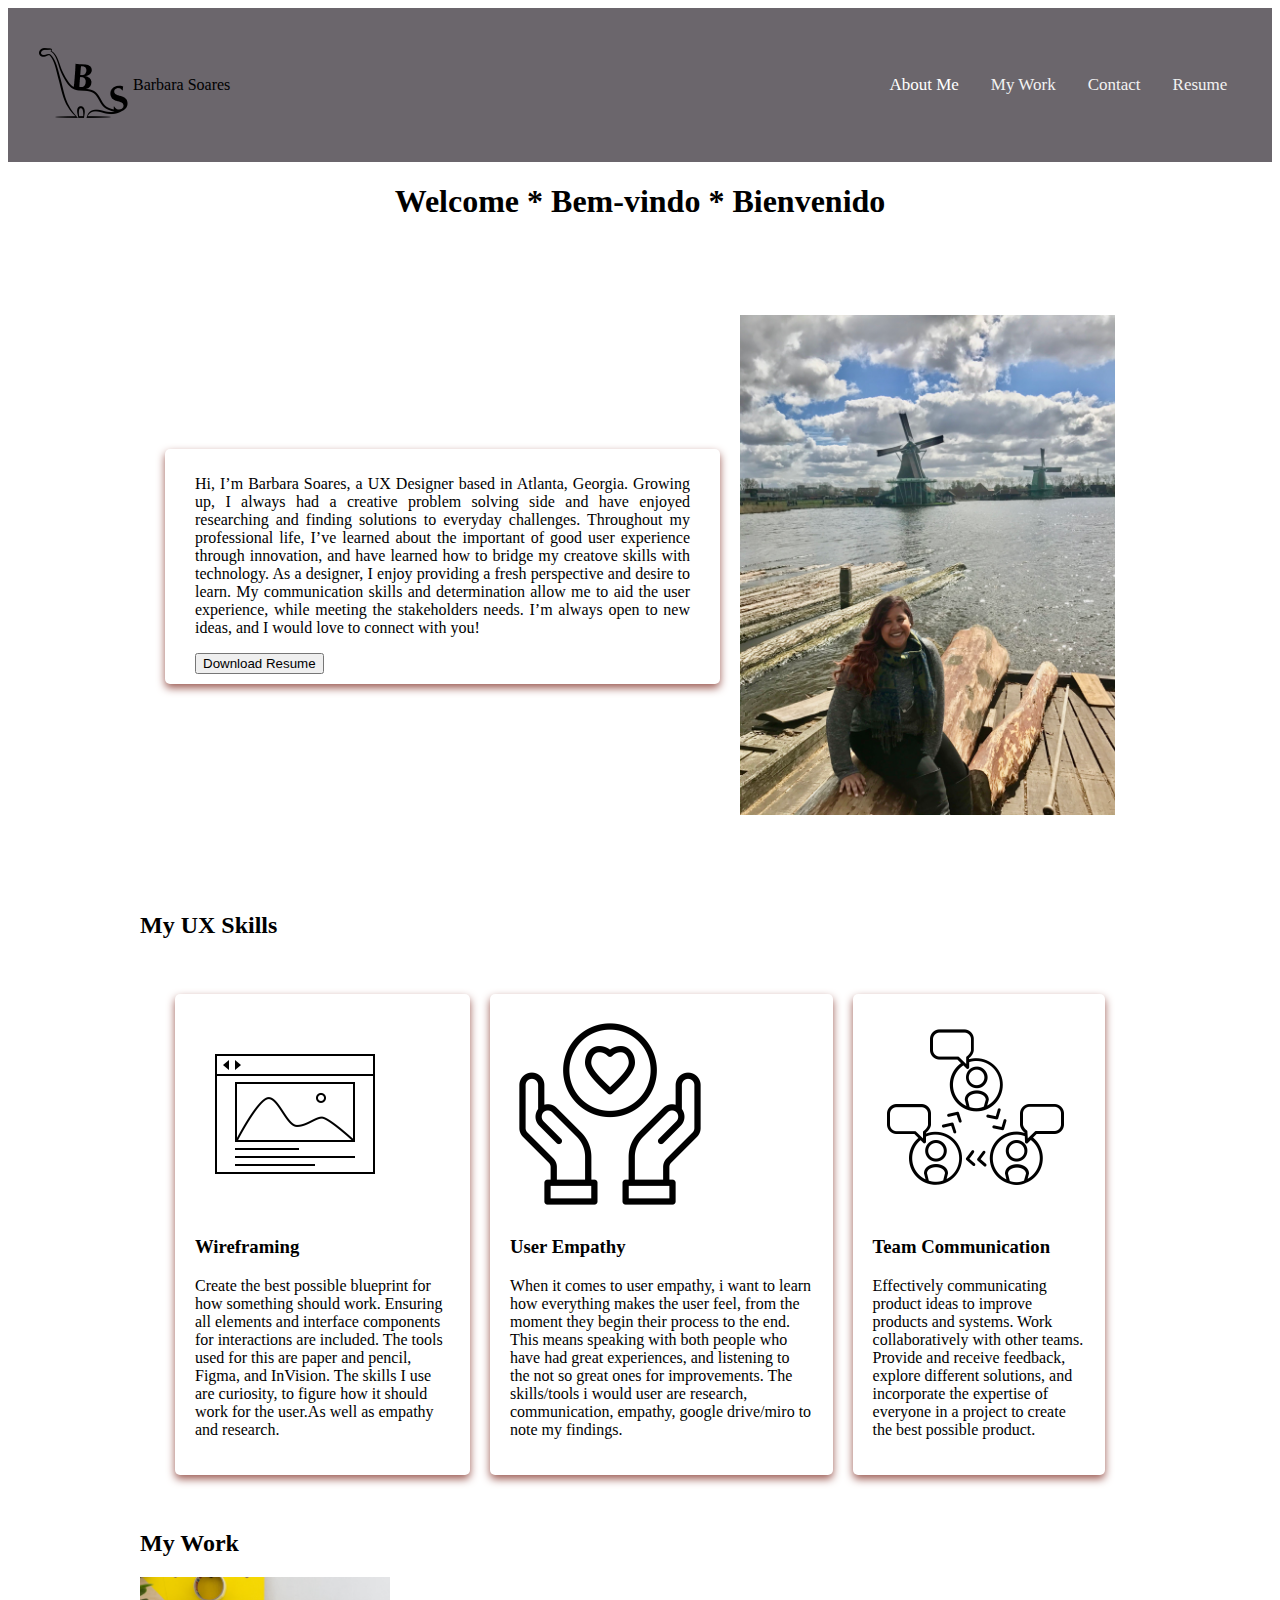
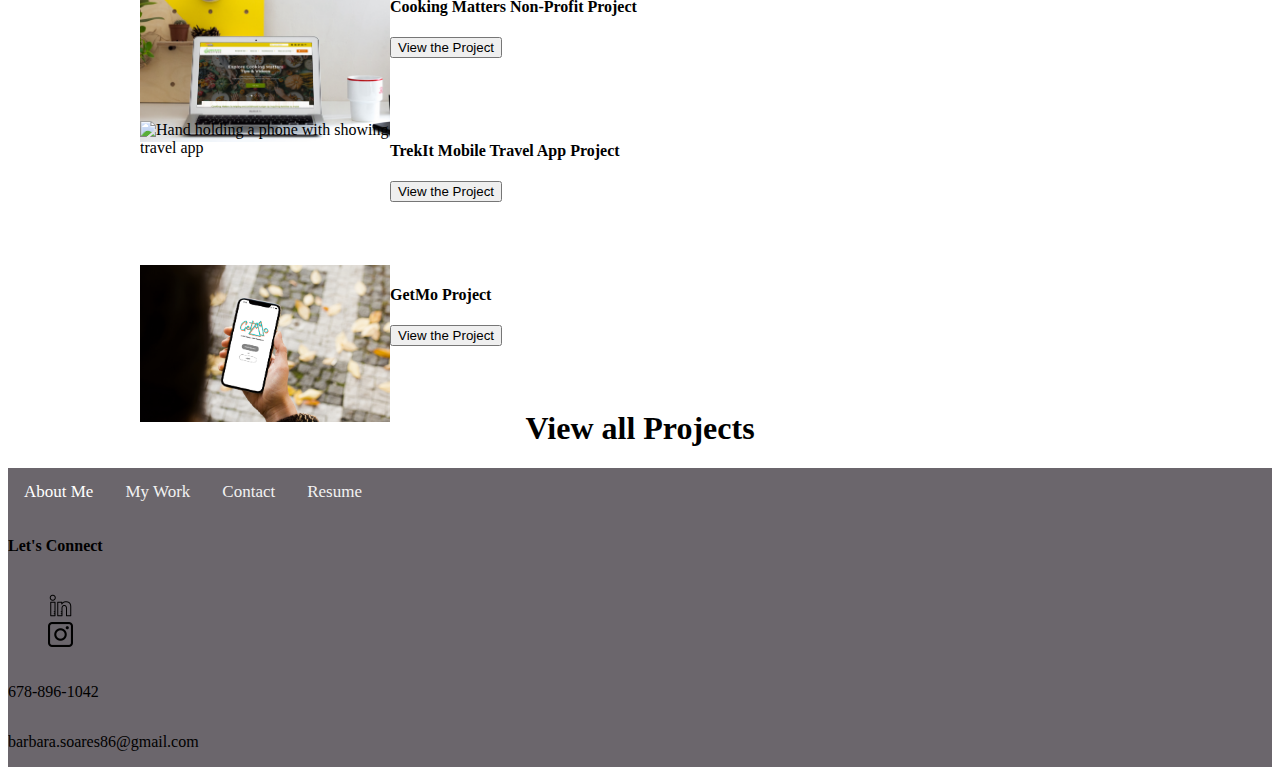
==== index.html @ 7643edae "Portfolio Updates-cards" ====
<!DOCTYPE html>
<html lang="en">
<head>
    <link href="CSS/style.css" rel="stylesheet" type="text/css">
<meta charset="UTF-8">
<meta name="viewport" content="width=device-width, initial-scale=1.0">
<title>Barbara's Portfolio</title>
<script src="js/index.js"></script>
<link rel="stylesheet" href="https://cdnjs.cloudflare.com/ajax/libs/font-awesome/4.7.0/css/font-awesome.min.css">
</head>
<body>
<!-- Nav Bar -->
<nav class="topnav">
<nav class="header">
    <div class="logo">
        <div class="logopic"><img src= "images/Logo2.png" alt="Dinosaur with initials B and S"/></div>
        <p>Barbara Soares</p>
    </div>
    <div class="navitems">
    <div class="topnav">
        <a class="active" href="#home">About Me</a>
        <a href="#news">My Work</a>
        <a href="#contact">Contact</a>
        <a href="#about">Resume</a>
        <a href="javascript:void(0);" class="icon" onclick="myFunction()">
            <i class="fa fa-bars"></i>
            </a>
           </div>
      </div>
    <!--<div class="navitems">
        <ul>
            <li class="inline-block">About Me</li>
            <li class="inline-block">Work</li>
            <li class="inline-block">Contact</li>
            <li class="inline-block">Resume</li>
        </ul>
    </div>
    </div>-->
</nav>
<!-- Main content -->
<main>
    <h1>Welcome * Bem-vindo * Bienvenido</h1>
<section class="content">
    <div class="heroImg">
        <img src="images/me.jpeg" height= "500px">
    </div>
    <div class="intro-card">
        <div class="intro">
            <p>Hi, I’m Barbara Soares, a UX Designer based in Atlanta, Georgia. Growing up, I always had a creative problem solving side and have enjoyed researching and finding solutions to everyday challenges. 

                Throughout my professional life, I’ve learned about the important of good user experience through innovation, and have learned how to bridge my creatove skills with technology.
            
                As a designer, I enjoy providing a fresh perspective and desire to learn. My communication skills and determination allow me to aid the user experience, while meeting the stakeholders needs. 
            
                I’m always open to new ideas, and I would love to connect with you!</p>
                <button>Download Resume</button>
        </div>
    </div>
</section>  

<!--  My UX Skills section coded using CSS flex -->
 <section class="mySkills">
     <h2>My UX Skills</h2>
     <div class="flexContainer">
         <div class="card">
            <div class="wireFraming">
                 <img src="images/wireframe2.png" Alt="sketch of a website layout">
                 <h3>Wireframing</h3>
                 <p>Create the best possible blueprint for how something should work. Ensuring all elements and interface components for interactions are included.
                    The tools used for this are paper and pencil, Figma, and InVision.
                    The skills I use are curiosity, to figure how it should work for the user.As well as empathy and research. </p>
            </div>
        </div> 
        <div class="card">
              <div class="userempathy">
                <img src="images/emapthy3.png" Alt="sketch of a hear with a heart drawn on the inside where brain is">
                <h3>User Empathy</h3>
                <p>When it comes to user empathy, i want to learn how everything makes the user feel, from the moment they begin their process to the end. This means speaking with both people who have had great experiences, and listening to the not so great ones for improvements. 
                    The skills/tools i would user are research, communication, empathy, google drive/miro to note my findings.</p>
            </div> 
        </div>
        <div class="card">
            <div class="commncolab">
                 <img src="images/comm&colab2.png" Alt="3 people icons with a word bubble in the middle">
                 <h3>Team Communication</h3>
                 <p>Effectively communicating product ideas to improve products and systems. Work collaboratively with other teams. Provide and receive feedback, explore different solutions, and incorporate the expertise of everyone in a project to create the best possible product.</p>
            </div>
        </div>
        </div>
    </section>

<!--  My Work section constructed using CSS Grid -->
    <section class="myWork">
        <h2>My Work</h2>
        <div class="workGrid">
            <div class="cookingMat">
                <img src="images/bright-office-environment-mockup-with-macbook-air.jpg"  alt="mackbook showing new website prototype">
            </div>
            <div class="projInfo1">
                <h4>Cooking Matters Non-Profit Project</h4>
                <p></p>
                <button>View the Project</button>
            </div> 
            <div class="trekIt">
                <img src="images/iphone-xs-mockup-with-macbook-air-in-the-background.jpg" alt="Hand holding a phone with showing travel app">
            </div>
            <div class="projInfo2">
                <h4>TrekIt Mobile Travel App Project</h4>
                <p></p>
                <button>View the Project</button>
            </div>
            <div class="getMo">
                <img src="images/getmo_walkingmobile.jpg" alt="Hand holding a phone with mockup of app">
            </div>
            <div class="projInfo3">
                <h4>GetMo Project</h4>
                <p></p>
                <button>View the Project</button>
            </div>
    </div>
</section>

<div class="moreProj">
<h1>View all Projects</h1>
</div>
</main>
<footer class="footer">
<div class="topnav">
    <a class="active" href="#home">About Me</a>
    <a href="#news">My Work</a>
    <a href="#contact">Contact</a>
    <a href="#about">Resume</a>
    <a href="javascript:void(0);" class="icon" onclick="myFunction()">
        <i class="fa fa-bars"></i>
        </a>
  </div>
  <div class="lets-connect">
      <h4>Let's Connect</h4>
      <ul class="social">
        <li class="linkedin">
            <img src="images/linkedin.png" width="25" height="25">
        </li>
        <li class="instagram">
            <img src="images/instagram.png" width="25" height="25">
        </li>
      </ul>
      <p>678-896-1042</p>
      <p>barbara.soares86@gmail.com</p>
  </div>
<!--
<div class="inline-block">
    <ul>
        <li class="inline-block">About Me</li>
        <li class="inline-block">Work</li>
        <li class="inline-block">Contact</li>
        <li class="inline-block">Resume</li>
    </ul>
    -->
</div>
</footer> 
</body>
<script src="js/index.js"></script>
</html>
---- CSS/style.css ----
.inline-block {
    display: inline-block;
    vertical-align: top; 
}
.logo {
    display:flex;
    padding: 1%;
    text-align: center;
    align-items: center;
}
main {
    max-width:1000px;
    margin:0 auto;
}
h1 {
    display:flex;
    justify-content: center;
}
.header {
    display:flex;
    padding: 1%;
    align-items: center;
    background-color: #6b666c;
    overflow:hidden;
}
.navitems ul {
    display:flex;
    justify-content: flex-end;
    align-items: center;
}
.navitems {
    display:flex;
    margin-left:auto;
    text-align:center;
    padding:14px 16px;
    text-decoration: none;
    font-size: 18px;
}
/* Change the color of links on hover */
.navitems ul li:hover {
    background-color: #ddd;
    color: black;
}
.navitems ul li {
    padding: 14px 16px;
}
.topnav {
    overflow: hidden;
    background-color:transparent;
    margin-left:auto;
}
.topnav a {
    float: left;
    display: block;
    color: #f2f2f2;
    text-align: center;
    padding: 14px 16px;
    text-decoration: none;
    font-size: 17px;
  }
 
.topnav a:hover {
    background-color: #ddd;
    color: black;
  }
  
.topnav a.active {
    background-color: transparent;
    color: white;
  }
  
.topnav .icon {
    display: none;
  }
  
  @media screen and (max-width: 600px) {
    .topnav a {display: none;}
    .topnav a.icon {
      float: right;
      display: block;
    }
    .topnav.responsive {position: relative;}
    .topnav.responsive .icon {
      position: absolute;
      right: 0;
      top: 0;
    }
    .topnav.responsive a {
      float: none;
      display: block;
      text-align: left;
    }
  }
ul li {
    margin-left: auto;
    display: block;
    vertical-align: top;
}
.content {
    height: 600px;
    padding: 25px;
    display: flex;
    flex-direction:row-reverse;
    align-items: center;
    column-gap:20px;
}
.heroImg {
    width: 600px;
}
.intro {
    display:flex;
    text-align: justify;
    flex-wrap: wrap;
    padding-right: 20px;
    padding-left:20px;
}
.intro-card {
    box-shadow: 0 4px 8px 0 #9c5c54;
    transition: 0.3s;
    border-radius: 5px; /* 5px rounded corners */
    padding:10px;
    margin:auto;
    column-gap:15px;
  }
  /* On mouse-over, add a deeper shadow */
.card:hover {
    box-shadow: 0 8px 16px 0 #9c5c54;
  }
  
  /* Add some padding inside the card container */
  .container {
    padding: 50px 50px;
    margin-left: auto;
    margin-right: auto;
}
.flexContainer {
    display:flex;
    padding:35px;
    flex-direction:row;
    align-items:baseline;
    align-content:space-around;
    justify-content: space-evenly;
    margin: 0 auto;
    column-gap: 20px;
}
.card {
    box-shadow: 0 4px 8px 0 #9c5c54;
    transition: 0.3s;
    border-radius: 5px; /* 5px rounded corners */
    padding:20px;
    margin:auto;
  }
  /* On mouse-over, add a deeper shadow */
.card:hover {
    box-shadow: 0 8px 16px 0 #9c5c54;
  }
  
  /* Add some padding inside the card container */
  .container {
    padding: 50px 50px;
    margin-left: auto;
    margin-right: auto;
    vertical-align: center;
  }

.workGrid {
    display:grid;
    grid-template-rows: 35% 35% 35%;
    grid-template-columns: 25% 75%;
    grid-template-areas:
    "cookingMat projInfo1"
    "trekIt projInfo2"
    "getMo projInfo3";
} 
.workGrid img {
    width: 100%;
    height:auto;
}
.cookingMat {
    grid-area: cookingMat;
}
.trekIt {
    grid-area: trekIt;
}
.getMo {
    grid-area: getMo;
}
.projInfo1 {
    grid-area: projInfo1;
}
.projInfo2 {
    grid-area: projInfo2;
}
.projInfo3 {
    grid-area: projInfo3;
}
@media screen and (max-width:600px) {
    .flexContainer {
        flex-direction: column;
    }
    .wireFraming {
        width:100%;
    }
    .userEmpathy {
        width:100%;
    }
    .commnColab {
        width:100%;
    }
    .workGrid {
        grid-template-rows: 25% 25% 25% 25% 25% 25%;
        grid-template-columns: 100%;
        grid-template-areas:
            "cookingMat"
            "projInfo1"
            "trekIt"
            "projInfo2"
            "getMo"
            "projInfo3";
    }
}

.footer {
    background-color: #6b666c;
}
.lets-connect {
    display:flex;
    flex-direction: column;
    justify-content: flex-end;
    align-content: center;
}
/* .footer ul {
    display: inline-block;
    vertical-align: top;
} */
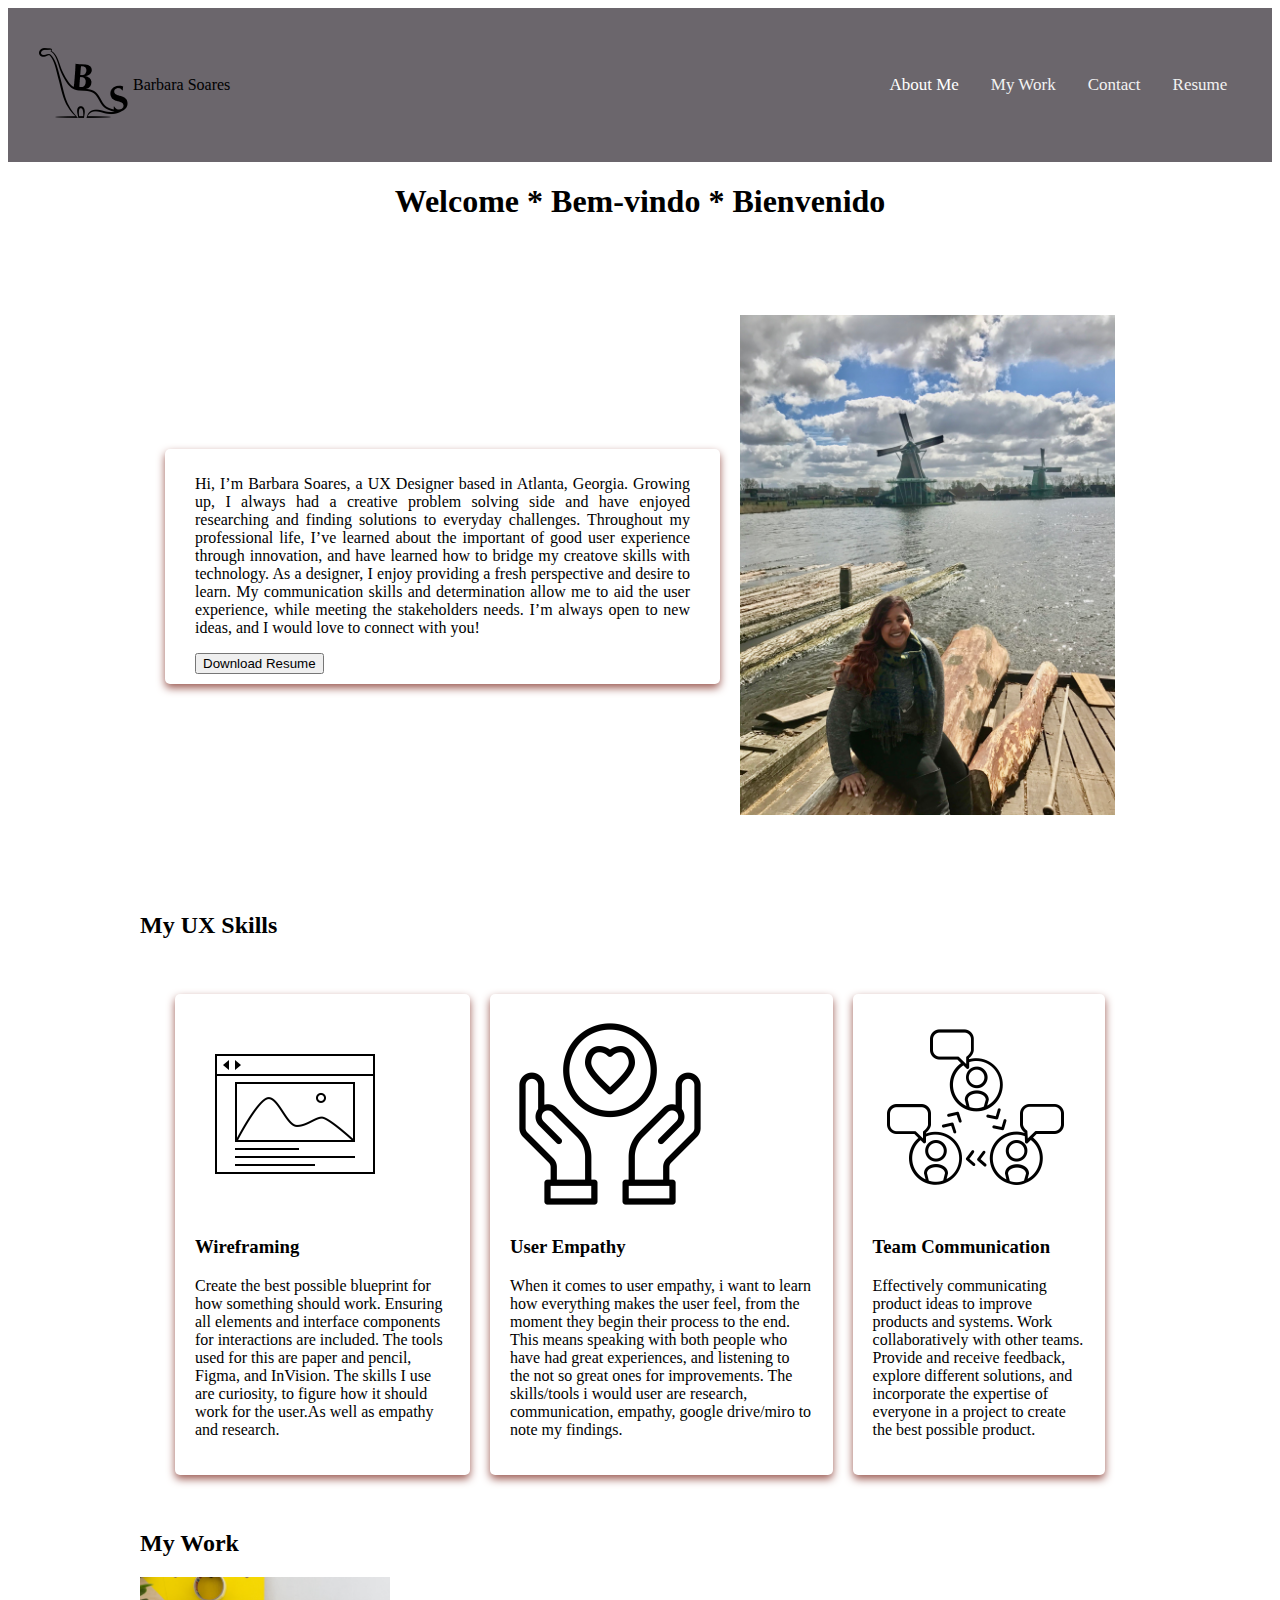
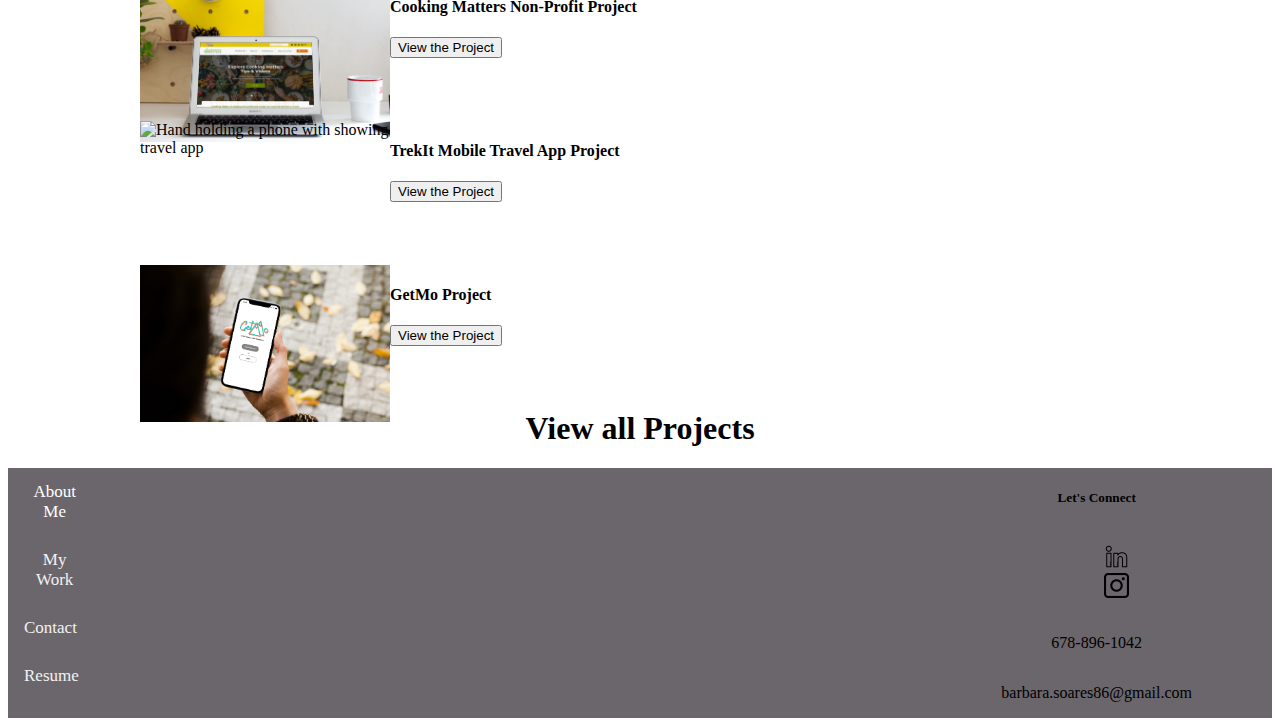
==== commit 2250f86d: "updated footer, cards and link to resume" ====
--- a/index.html
+++ b/index.html
@@ -53,7 +53,10 @@
                 As a designer, I enjoy providing a fresh perspective and desire to learn. My communication skills and determination allow me to aid the user experience, while meeting the stakeholders needs. 
             
                 I’m always open to new ideas, and I would love to connect with you!</p>
-                <button>Download Resume</button>
+                <form action="https://drive.google.com/file/d/17iO98LzL1WfazhqK9FGBXKcIx0hItGSX/view" method="get" target="_blank">
+                    <button type="submit">Download Resume</button>
+                <!-- <button onclick="https://drive.google.com/file/d/17iO98LzL1WfazhqK9FGBXKcIx0hItGSX/view">Download Resume</button> -->
+                <!-- <button>Download Resume</button> -->
         </div>
     </div>
 </section>  
@@ -90,7 +93,7 @@
     </section>
 
 <!--  My Work section constructed using CSS Grid -->
-    <section class="myWork">
+<section class="myWork">
         <h2>My Work</h2>
         <div class="workGrid">
             <div class="cookingMat">
@@ -124,18 +127,19 @@
 <h1>View all Projects</h1>
 </div>
 </main>
+
 <footer class="footer">
-<div class="topnav">
-    <a class="active" href="#home">About Me</a>
-    <a href="#news">My Work</a>
-    <a href="#contact">Contact</a>
-    <a href="#about">Resume</a>
-    <a href="javascript:void(0);" class="icon" onclick="myFunction()">
-        <i class="fa fa-bars"></i>
-        </a>
-  </div>
+    <div class="topnav">
+        <a class="active" href="#home">About Me</a>
+        <a href="#mywork">My Work</a>
+        <a href="#contact">Contact</a>
+        <a href="#resume">Resume</a>
+        <a href="javascript:void(0);" class="icon" onclick="myFunction()">
+            <i class="fa fa-bars"></i>
+            </a>
+    </div>
   <div class="lets-connect">
-      <h4>Let's Connect</h4>
+      <h5>Let's Connect</h5>
       <ul class="social">
         <li class="linkedin">
             <img src="images/linkedin.png" width="25" height="25">
@@ -156,7 +160,7 @@
         <li class="inline-block">Resume</li>
     </ul>
     -->
-</div>
+    </div>
 </footer> 
 </body>
 <script src="js/index.js"></script>
--- a/CSS/style.css
+++ b/CSS/style.css
@@ -221,14 +221,18 @@
 }
 
 .footer {
+    display:flex;
     background-color: #6b666c;
 }
 .lets-connect {
-    display:flex;
+    display: flex;
+    justify-content: flex-end;
+    align-items: center;
     flex-direction: column;
-    justify-content: flex-end;
-    align-content: center;
-}
+    padding-right: 80px;
+    padding-left:900px;
+}
+
 /* .footer ul {
     display: inline-block;
     vertical-align: top;
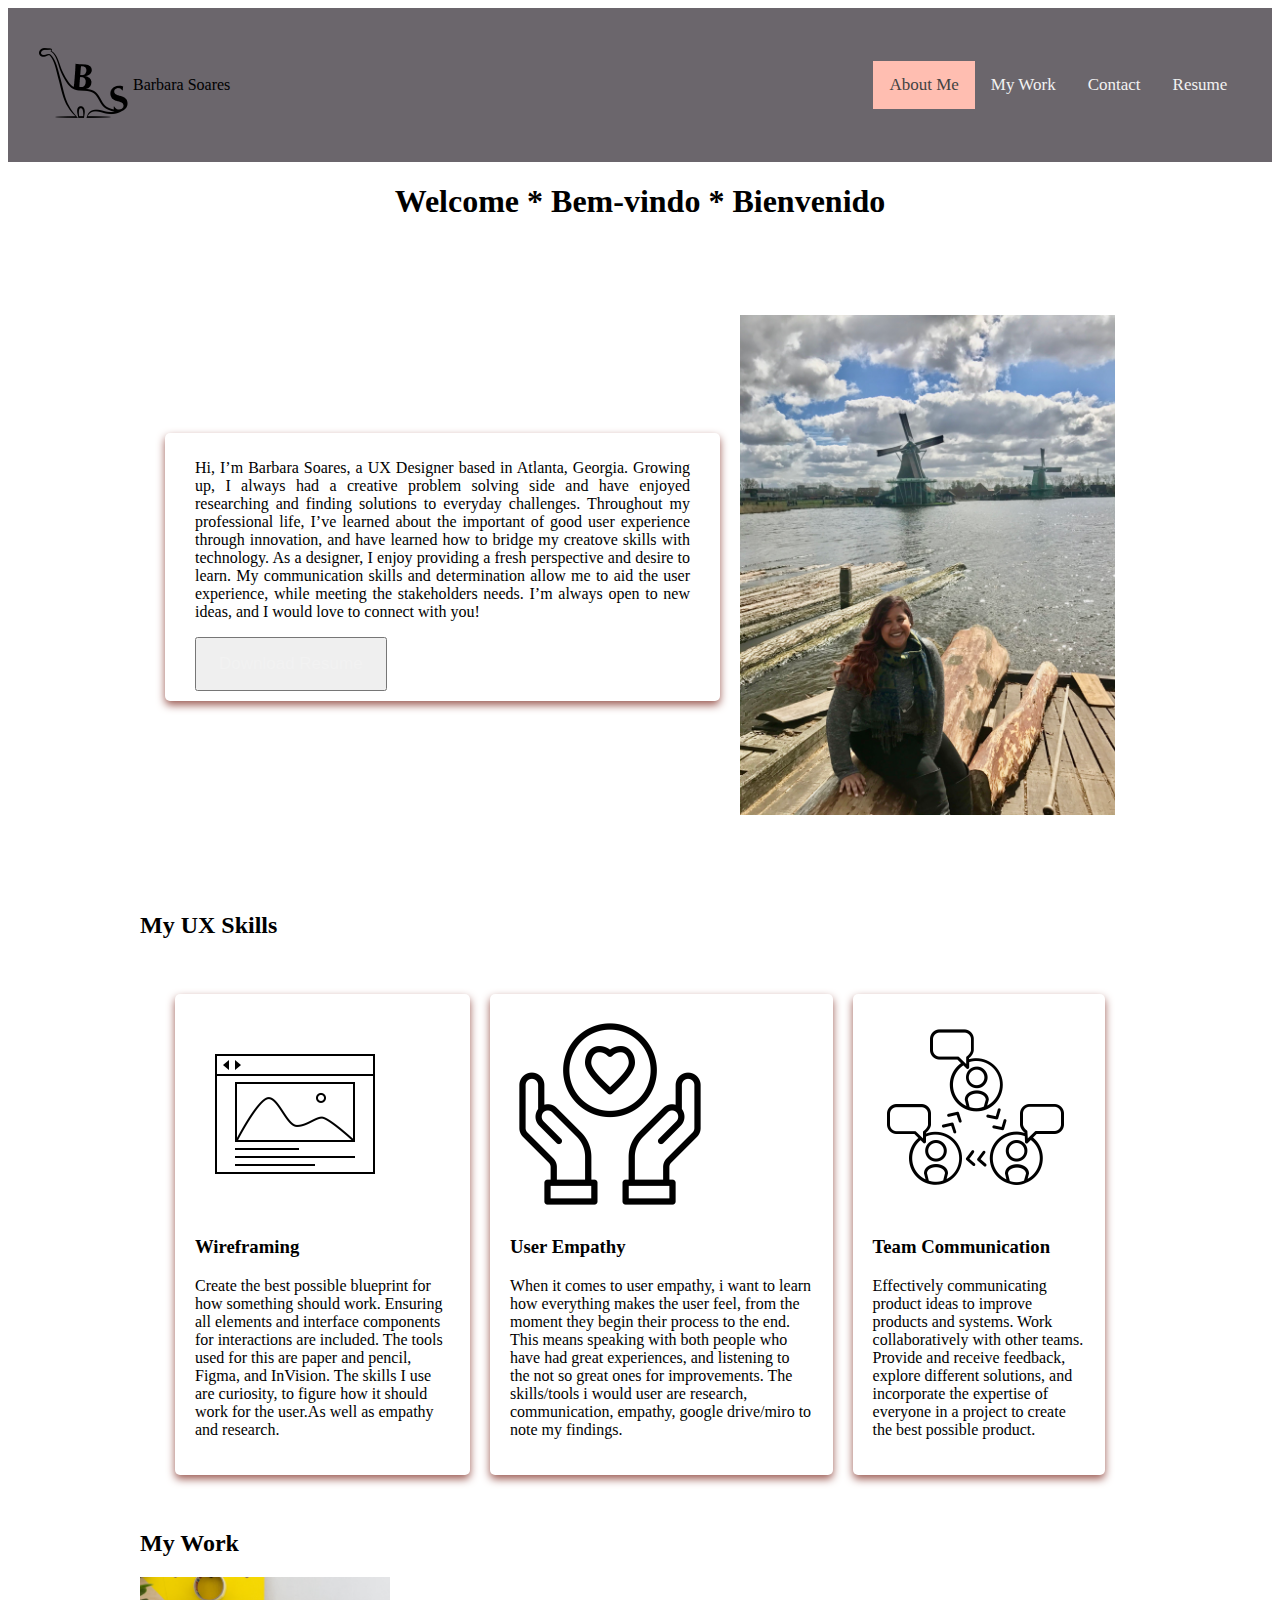
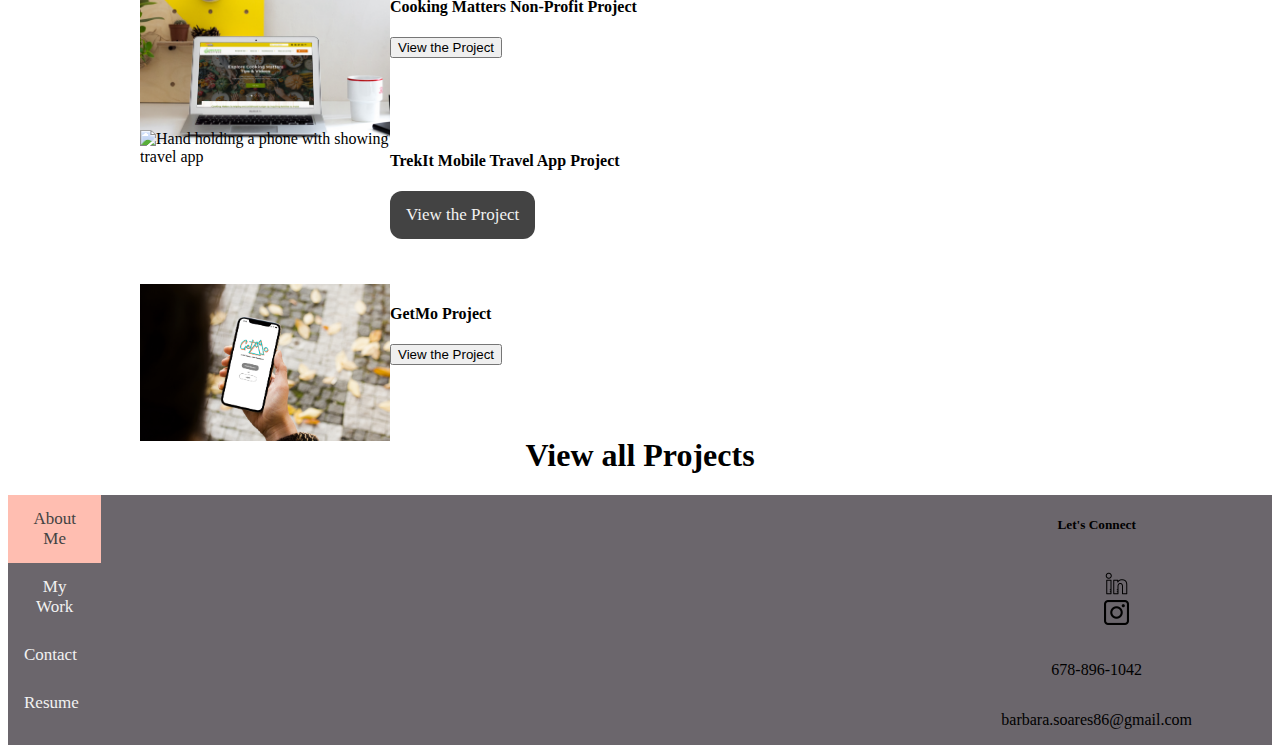
==== commit 6c511e4a: "Update that will link resume and hopefully my work page" ====
--- a/index.html
+++ b/index.html
@@ -53,8 +53,7 @@
                 As a designer, I enjoy providing a fresh perspective and desire to learn. My communication skills and determination allow me to aid the user experience, while meeting the stakeholders needs. 
             
                 I’m always open to new ideas, and I would love to connect with you!</p>
-                <form action="https://drive.google.com/file/d/17iO98LzL1WfazhqK9FGBXKcIx0hItGSX/view" method="get" target="_blank">
-                    <button type="submit">Download Resume</button>
+                <button><a href="images/Resume.pdf">Download Resume</a></button>
                 <!-- <button onclick="https://drive.google.com/file/d/17iO98LzL1WfazhqK9FGBXKcIx0hItGSX/view">Download Resume</button> -->
                 <!-- <button>Download Resume</button> -->
         </div>
@@ -110,7 +109,7 @@
             <div class="projInfo2">
                 <h4>TrekIt Mobile Travel App Project</h4>
                 <p></p>
-                <button>View the Project</button>
+                <a class="button" href="https://bsoares16.github.io/UX_UI_HW_20/">View the Project</a>
             </div>
             <div class="getMo">
                 <img src="images/getmo_walkingmobile.jpg" alt="Hand holding a phone with mockup of app">
--- a/CSS/style.css
+++ b/CSS/style.css
@@ -22,6 +22,23 @@
     align-items: center;
     background-color: #6b666c;
     overflow:hidden;
+}
+.button {
+  background-color: #434343;
+  transition-duration:0.4s;
+  border: none;
+  color: #E39D90;
+  padding: 8px 18px;
+  border-radius:12px;
+  text-align: center;
+  text-decoration: none;
+  display: inline-block;
+  font-size: 16px;
+}
+.button:hover {
+    background-color: #434343;
+    border: 4px solid #E39D90;;
+    color: #E39D90;
 }
 .navitems ul {
     display:flex;
@@ -37,13 +54,13 @@
     font-size: 18px;
 }
 /* Change the color of links on hover */
-.navitems ul li:hover {
+/* .navitems ul li:hover {
     background-color: #ddd;
     color: black;
 }
 .navitems ul li {
     padding: 14px 16px;
-}
+} */
 .topnav {
     overflow: hidden;
     background-color:transparent;
@@ -65,8 +82,8 @@
   }
   
 .topnav a.active {
-    background-color: transparent;
-    color: white;
+    background-color: #FFBEB1;
+    color: #434343;
   }
   
 .topnav .icon {
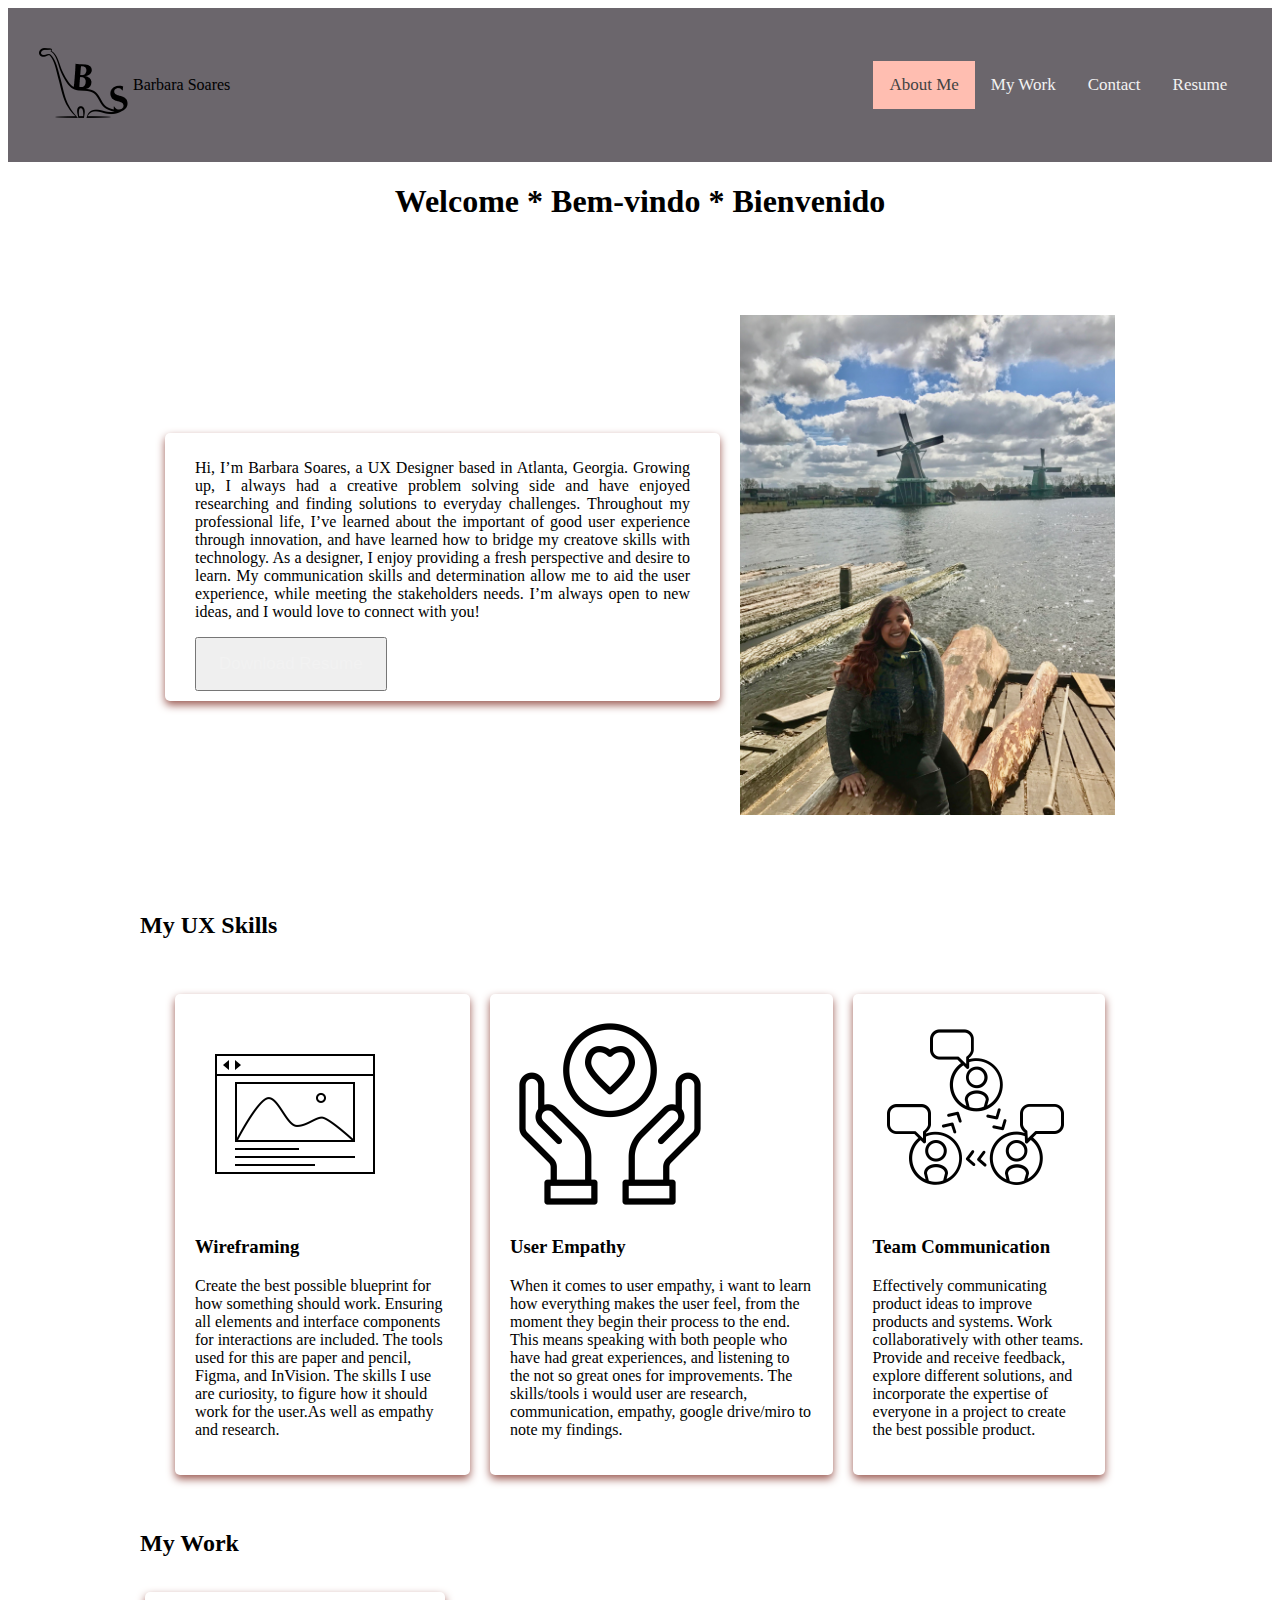
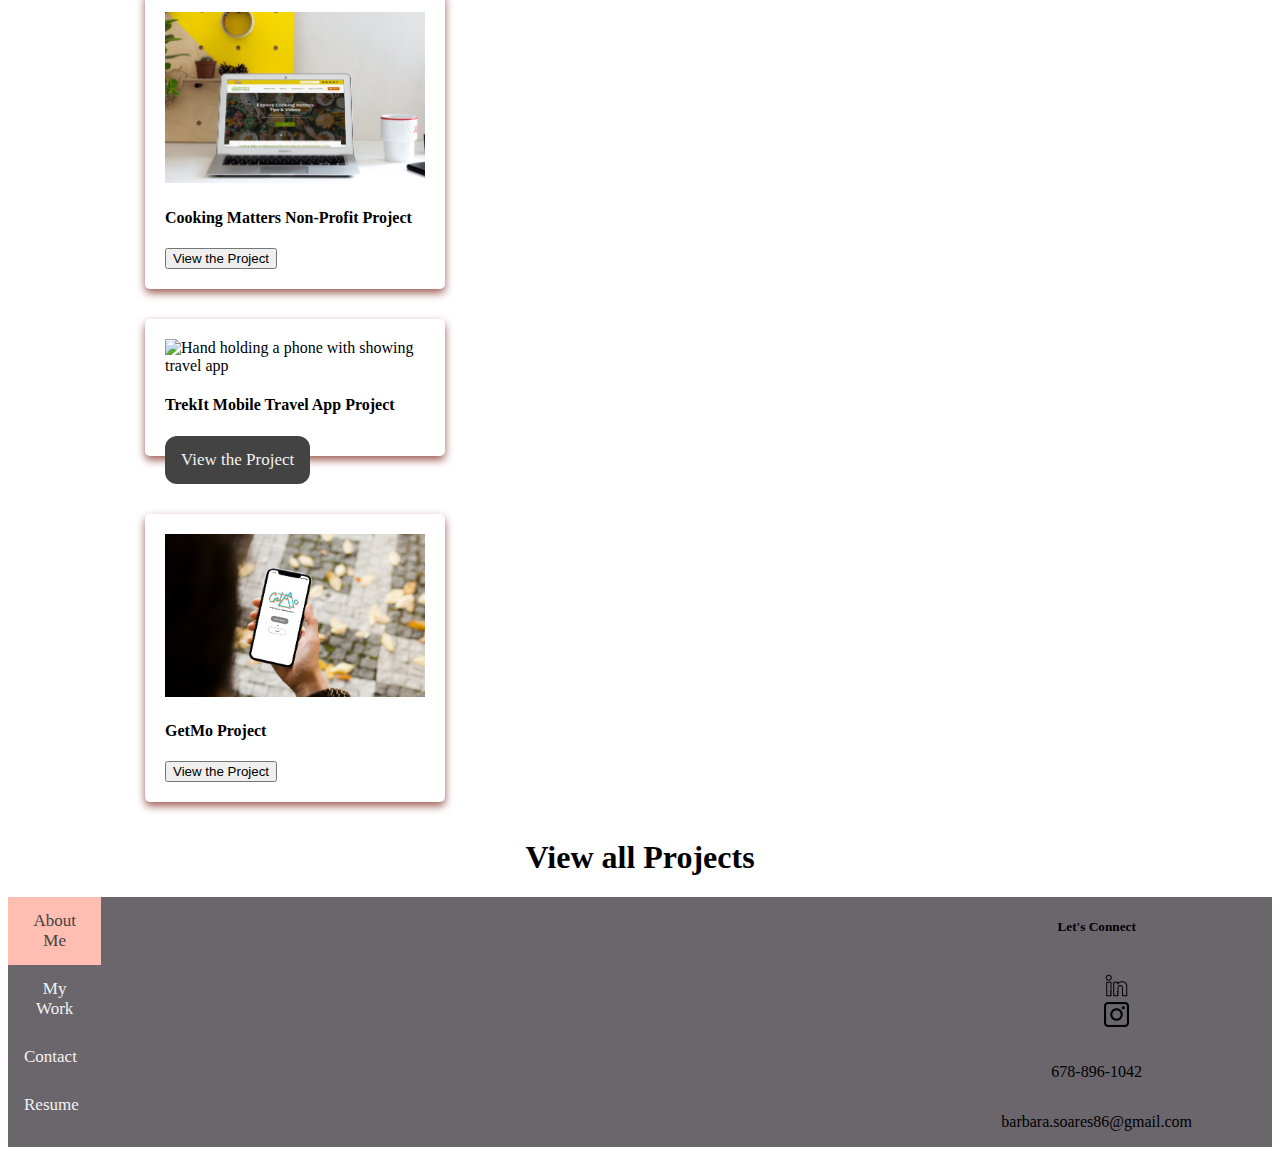
==== commit c490d322: "updated cards under my work, but needs some work" ====
--- a/index.html
+++ b/index.html
@@ -95,6 +95,9 @@
 <section class="myWork">
         <h2>My Work</h2>
         <div class="workGrid">
+            <div class="row">
+                <div class="column">
+            <div class="card-1">
             <div class="cookingMat">
                 <img src="images/bright-office-environment-mockup-with-macbook-air.jpg"  alt="mackbook showing new website prototype">
             </div>
@@ -102,7 +105,11 @@
                 <h4>Cooking Matters Non-Profit Project</h4>
                 <p></p>
                 <button>View the Project</button>
+            </div>
             </div> 
+            </div>
+            <div class="column">
+            <div class="card-1">
             <div class="trekIt">
                 <img src="images/iphone-xs-mockup-with-macbook-air-in-the-background.jpg" alt="Hand holding a phone with showing travel app">
             </div>
@@ -111,6 +118,10 @@
                 <p></p>
                 <a class="button" href="https://bsoares16.github.io/UX_UI_HW_20/">View the Project</a>
             </div>
+            </div>
+            </div>
+            <div class="column">
+            <div class="card-1">
             <div class="getMo">
                 <img src="images/getmo_walkingmobile.jpg" alt="Hand holding a phone with mockup of app">
             </div>
@@ -119,7 +130,9 @@
                 <p></p>
                 <button>View the Project</button>
             </div>
+        </div>
     </div>
+</div>
 </section>
 
 <div class="moreProj">
--- a/CSS/style.css
+++ b/CSS/style.css
@@ -169,6 +169,18 @@
   }
   /* On mouse-over, add a deeper shadow */
 .card:hover {
+    box-shadow: 0 8px 16px 0 #9c5c54;
+  }
+  .card-1 {
+    box-shadow: 0 4px 8px 0 #9c5c54;
+    transition: 0.3s;
+    border-radius: 5px; /* 5px rounded corners */
+    padding:20px;
+    margin:auto;
+    width:100%;
+  }
+  /* On mouse-over, add a deeper shadow */
+.card-1:hover {
     box-shadow: 0 8px 16px 0 #9c5c54;
   }
   
@@ -253,4 +265,32 @@
 /* .footer ul {
     display: inline-block;
     vertical-align: top;
-} */+} */
+/* Float four columns side by side */
+.column {
+    float: left;
+    width: 100%;
+    padding: 0 10px;
+    width:100%;
+    padding-top:15px;
+    padding-bottom:15px;
+  }
+  
+  /* Remove extra left and right margins, due to padding in columns */
+  .row {margin: 0 -5px;}
+  
+  /* Clear floats after the columns */
+  .row:after {
+    content: "";
+    display: table;
+    clear: both;
+  }
+  
+  /* Responsive columns - one column layout (vertical) on small screens */
+  @media screen and (max-width: 600px) {
+    .column {
+      width: 100%;
+      display: block;
+      margin-bottom: 20px;
+    }
+  }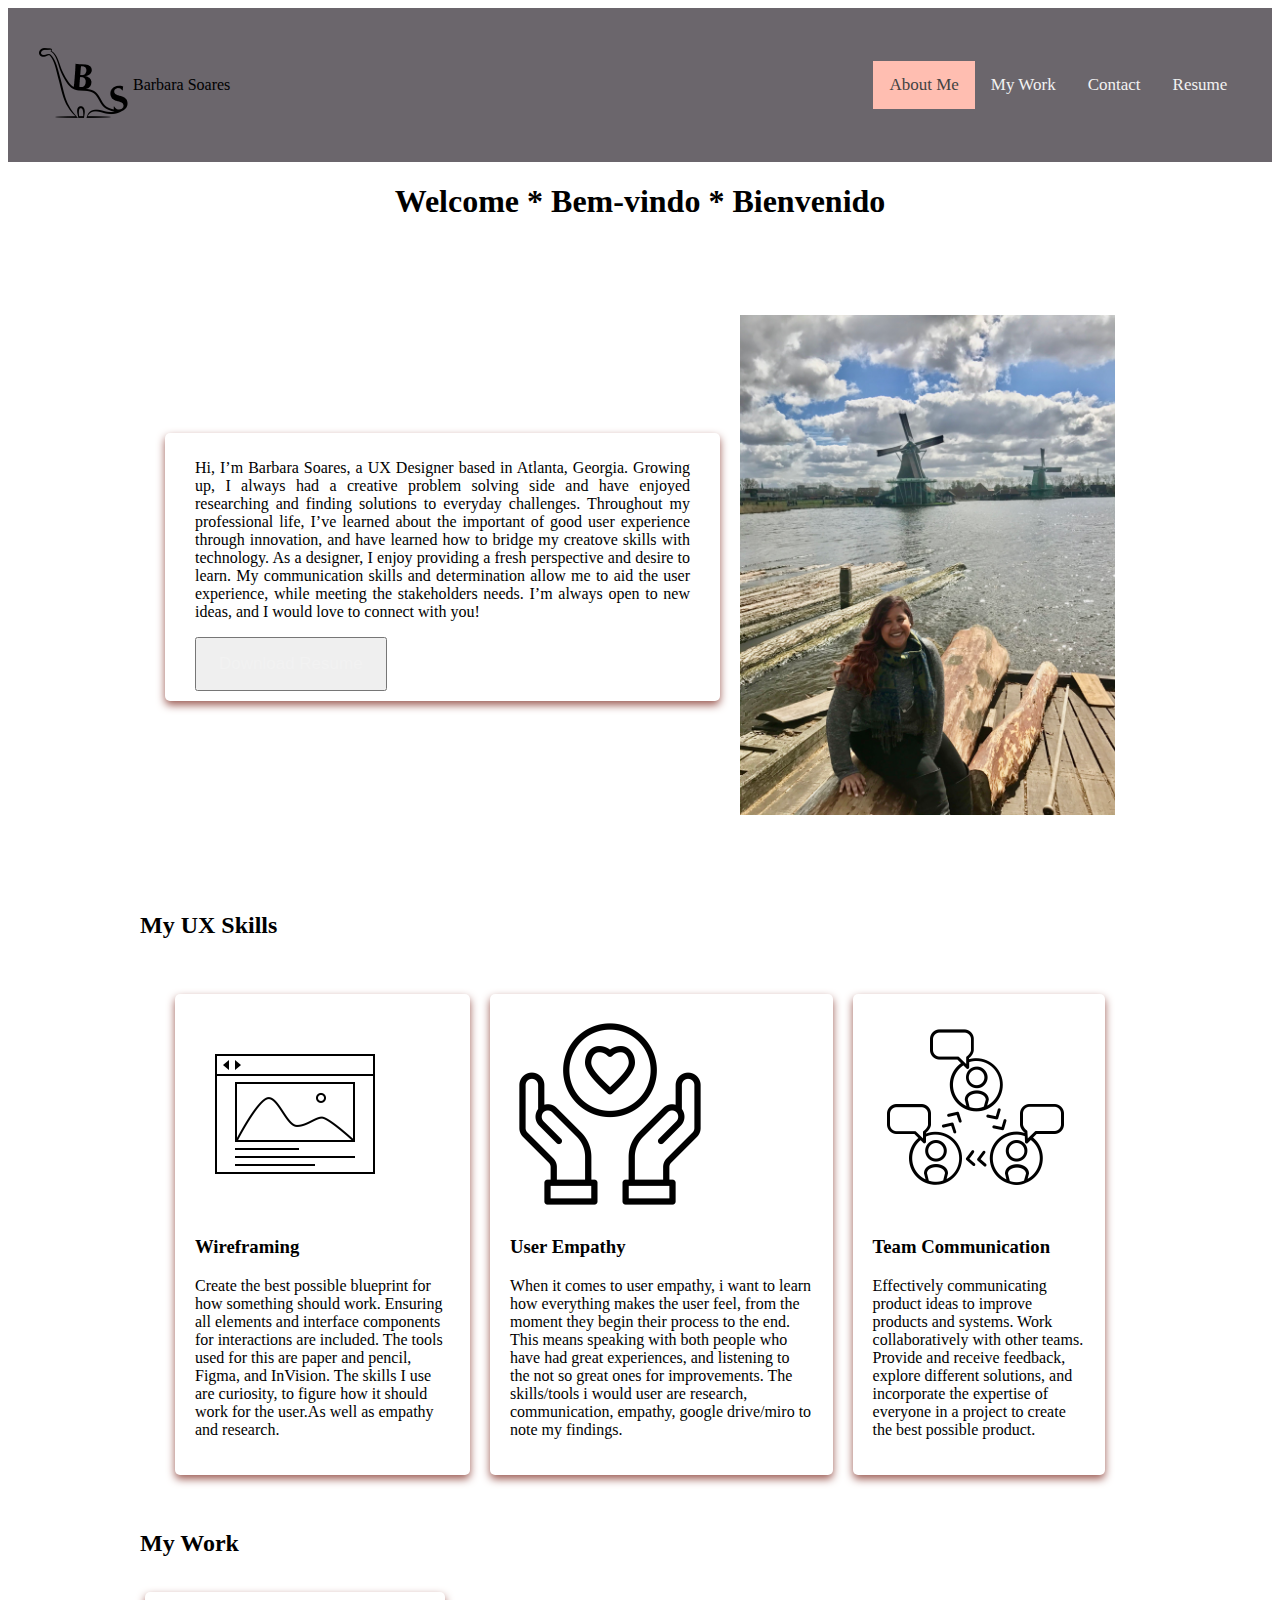
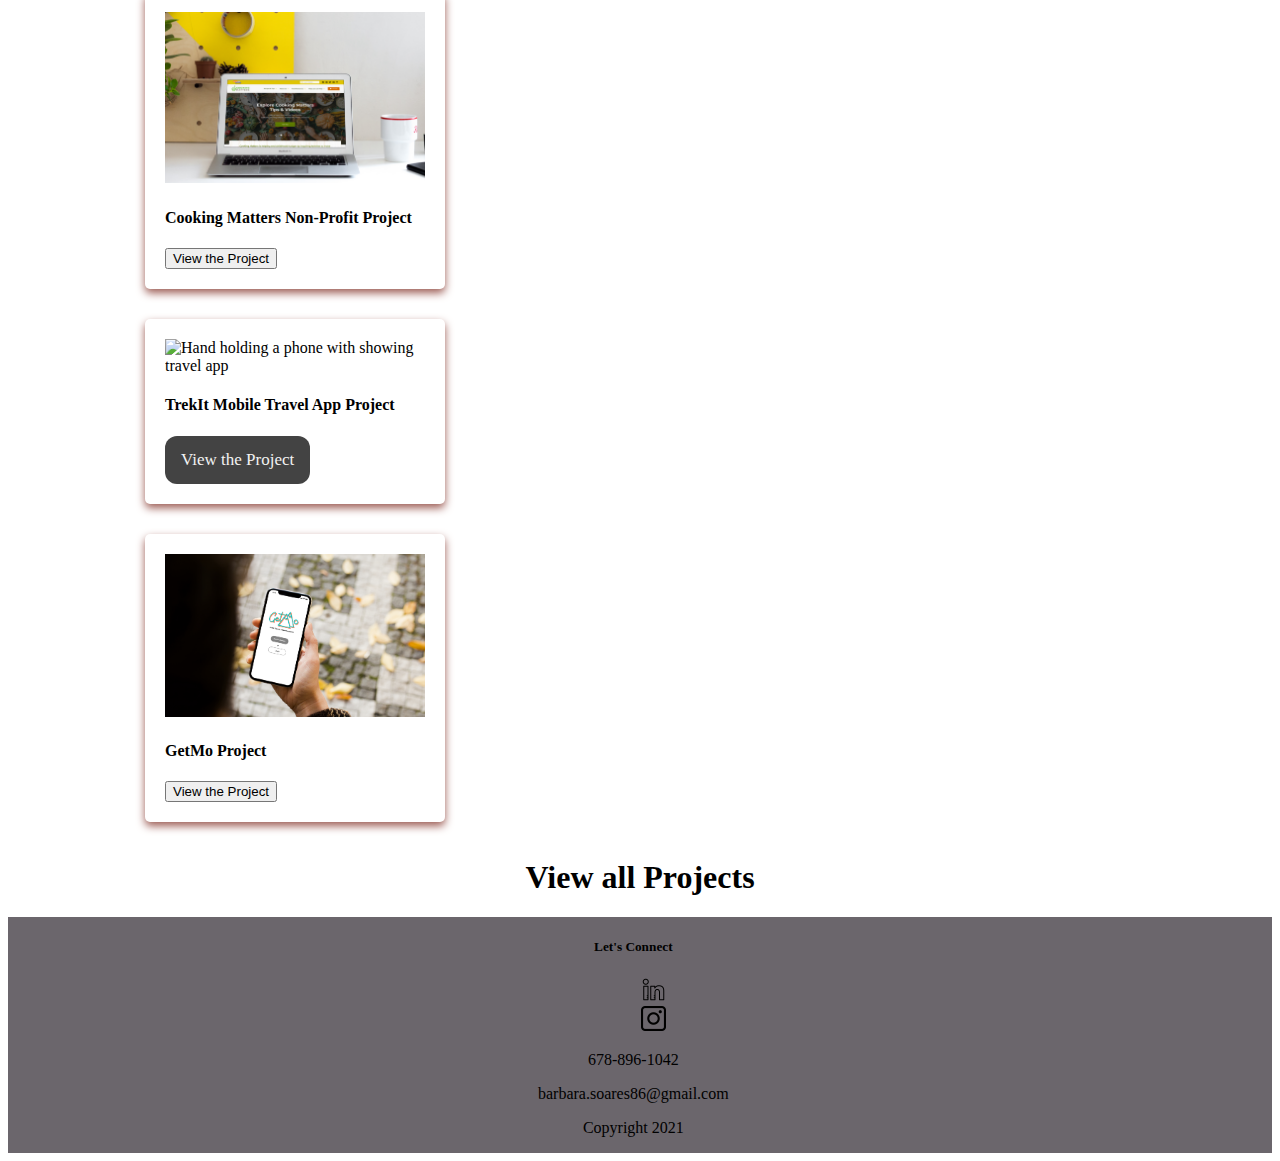
==== commit 988b0f00: "More updates" ====
--- a/index.html
+++ b/index.html
@@ -19,7 +19,7 @@
     <div class="navitems">
     <div class="topnav">
         <a class="active" href="#home">About Me</a>
-        <a href="#news">My Work</a>
+        <a href="file:///Users/barbarasoares/Documents/MyCode/16-%2021%20Week/UX_UI_HW_20/index.html">My Work</a>
         <a href="#contact">Contact</a>
         <a href="#about">Resume</a>
         <a href="javascript:void(0);" class="icon" onclick="myFunction()">
@@ -141,15 +141,6 @@
 </main>
 
 <footer class="footer">
-    <div class="topnav">
-        <a class="active" href="#home">About Me</a>
-        <a href="#mywork">My Work</a>
-        <a href="#contact">Contact</a>
-        <a href="#resume">Resume</a>
-        <a href="javascript:void(0);" class="icon" onclick="myFunction()">
-            <i class="fa fa-bars"></i>
-            </a>
-    </div>
   <div class="lets-connect">
       <h5>Let's Connect</h5>
       <ul class="social">
@@ -162,6 +153,7 @@
       </ul>
       <p>678-896-1042</p>
       <p>barbara.soares86@gmail.com</p>
+      <p>Copyright 2021</p>
   </div>
 <!--
 <div class="inline-block">
--- a/CSS/style.css
+++ b/CSS/style.css
@@ -166,6 +166,7 @@
     border-radius: 5px; /* 5px rounded corners */
     padding:20px;
     margin:auto;
+    overflow:auto;
   }
   /* On mouse-over, add a deeper shadow */
 .card:hover {
@@ -178,6 +179,7 @@
     padding:20px;
     margin:auto;
     width:100%;
+    overflow:auto;
   }
   /* On mouse-over, add a deeper shadow */
 .card-1:hover {
@@ -254,12 +256,8 @@
     background-color: #6b666c;
 }
 .lets-connect {
-    display: flex;
-    justify-content: flex-end;
-    align-items: center;
-    flex-direction: column;
-    padding-right: 80px;
-    padding-left:900px;
+    text-align:center;
+    padding-left:530px;
 }
 
 /* .footer ul {
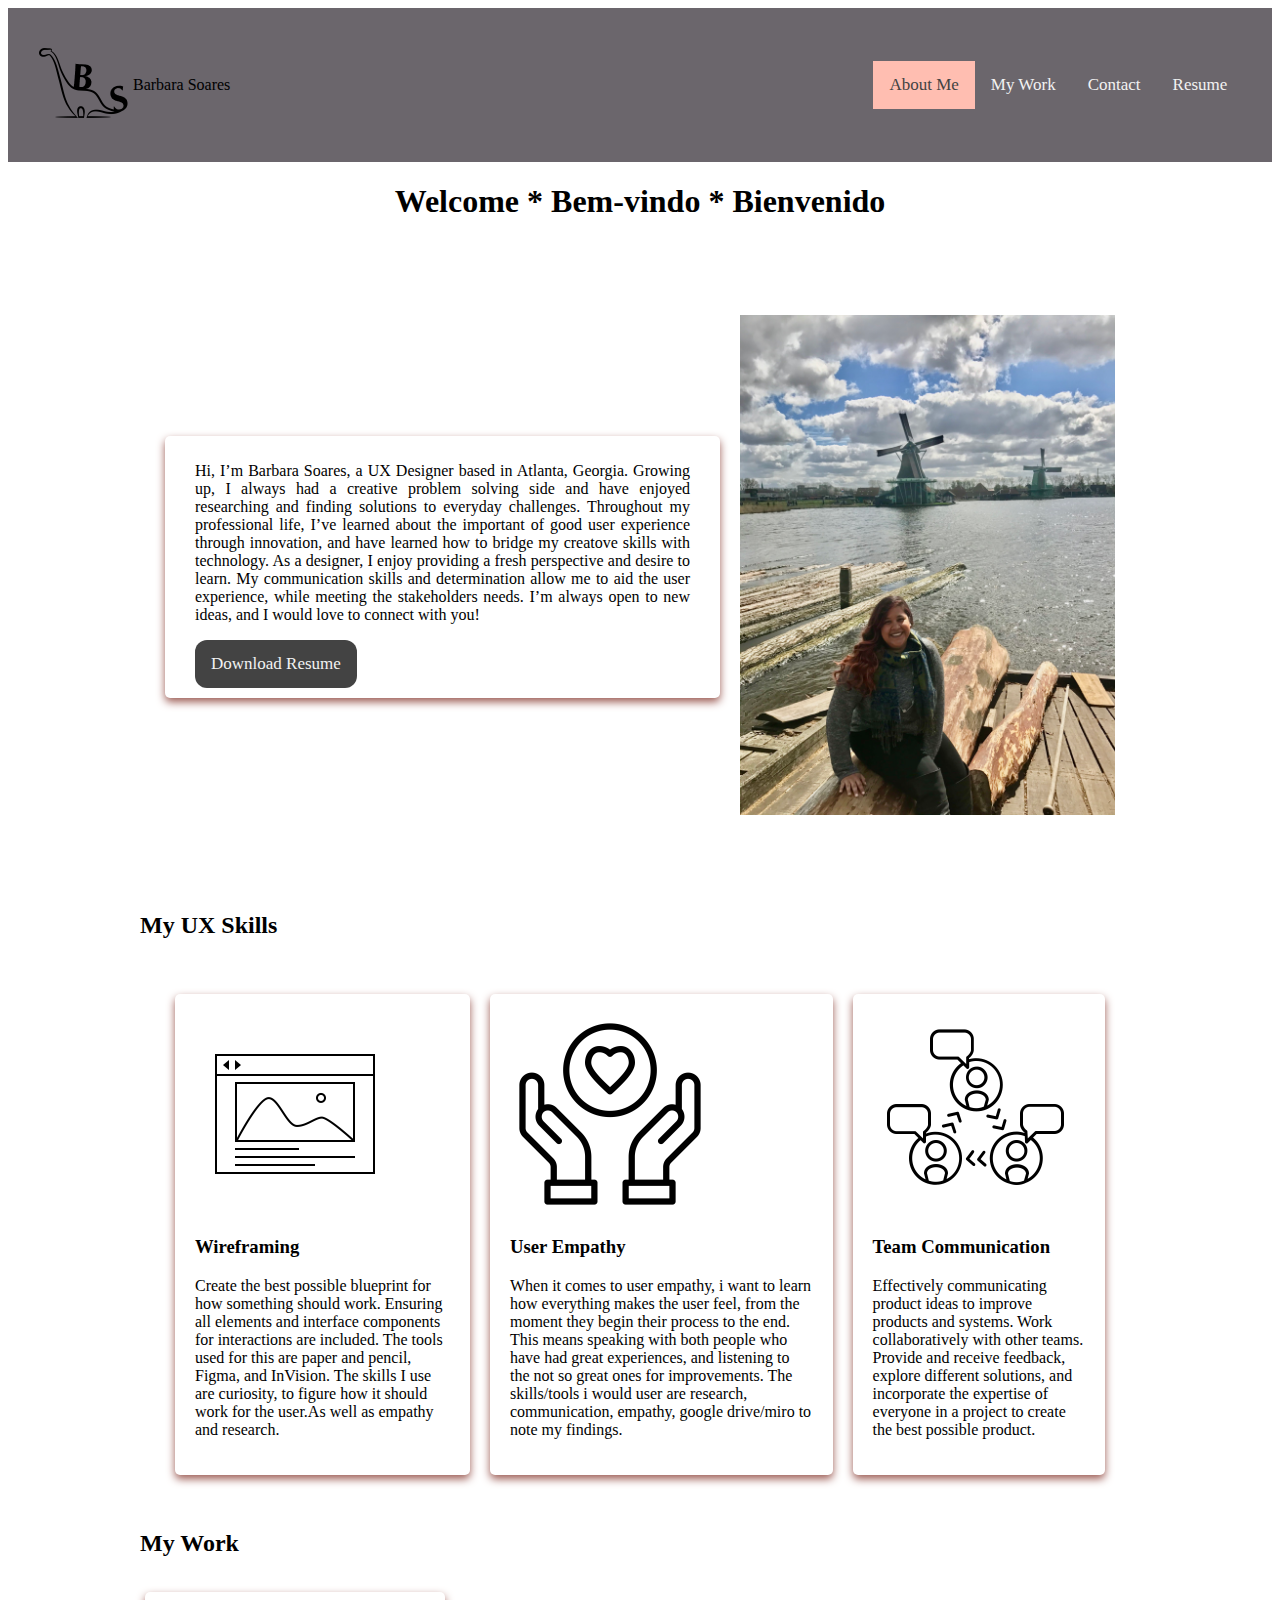
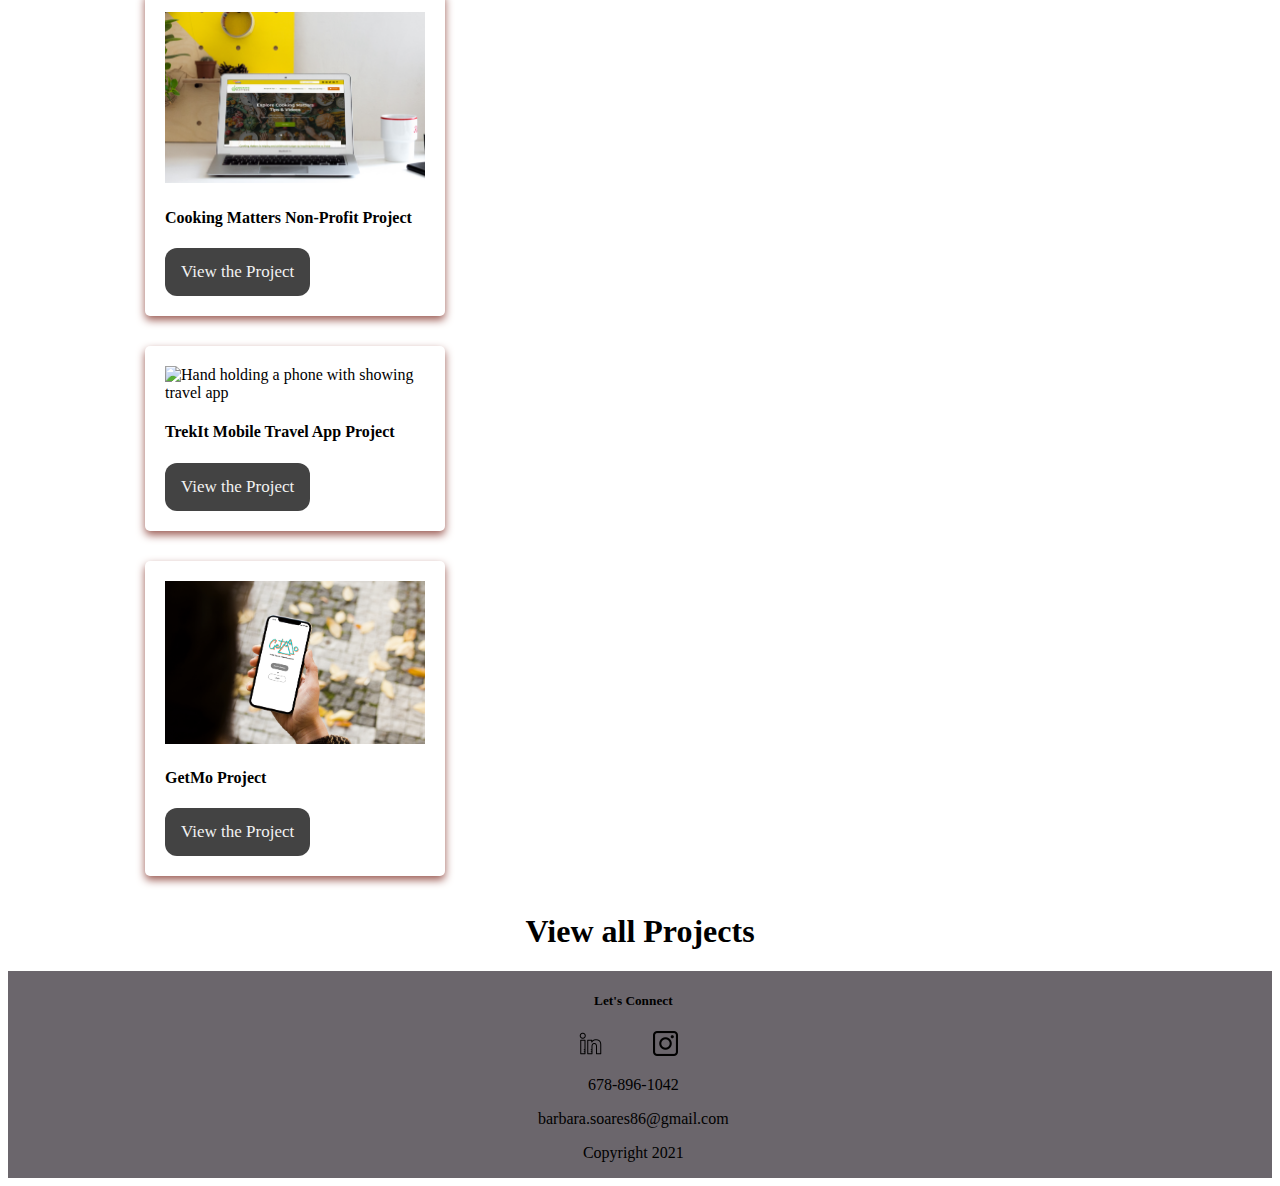
==== commit 29581c7e: "button updates" ====
--- a/index.html
+++ b/index.html
@@ -19,7 +19,7 @@
     <div class="navitems">
     <div class="topnav">
         <a class="active" href="#home">About Me</a>
-        <a href="file:///Users/barbarasoares/Documents/MyCode/16-%2021%20Week/UX_UI_HW_20/index.html">My Work</a>
+        <a href="https://bsoares16.github.io/UX_UI_HW_20/index.html">My Work</a>
         <a href="#contact">Contact</a>
         <a href="#about">Resume</a>
         <a href="javascript:void(0);" class="icon" onclick="myFunction()">
@@ -53,7 +53,7 @@
                 As a designer, I enjoy providing a fresh perspective and desire to learn. My communication skills and determination allow me to aid the user experience, while meeting the stakeholders needs. 
             
                 I’m always open to new ideas, and I would love to connect with you!</p>
-                <button><a href="images/Resume.pdf">Download Resume</a></button>
+                <a class="button" href="images/Resume.pdf">Download Resume</a>
                 <!-- <button onclick="https://drive.google.com/file/d/17iO98LzL1WfazhqK9FGBXKcIx0hItGSX/view">Download Resume</button> -->
                 <!-- <button>Download Resume</button> -->
         </div>
@@ -104,7 +104,7 @@
             <div class="projInfo1">
                 <h4>Cooking Matters Non-Profit Project</h4>
                 <p></p>
-                <button>View the Project</button>
+                <a class="button" href="">View the Project</a>
             </div>
             </div> 
             </div>
@@ -128,7 +128,7 @@
             <div class="projInfo3">
                 <h4>GetMo Project</h4>
                 <p></p>
-                <button>View the Project</button>
+                <a class="button" href="">View the Project</a>
             </div>
         </div>
     </div>
--- a/CSS/style.css
+++ b/CSS/style.css
@@ -111,7 +111,6 @@
 ul li {
     margin-left: auto;
     display: block;
-    vertical-align: top;
 }
 .content {
     height: 600px;
@@ -259,6 +258,17 @@
     text-align:center;
     padding-left:530px;
 }
+li.linkedin {
+  float:left;
+}
+ul.social{
+  display: block;
+  list-style-type: disc;
+  margin-block-start: 1em;
+  margin-block-end: 1em;
+  margin-inline-start: 0px;
+  margin-inline-end: 0px;
+}
 
 /* .footer ul {
     display: inline-block;
@@ -291,4 +301,5 @@
       display: block;
       margin-bottom: 20px;
     }
-  }+  }
+  